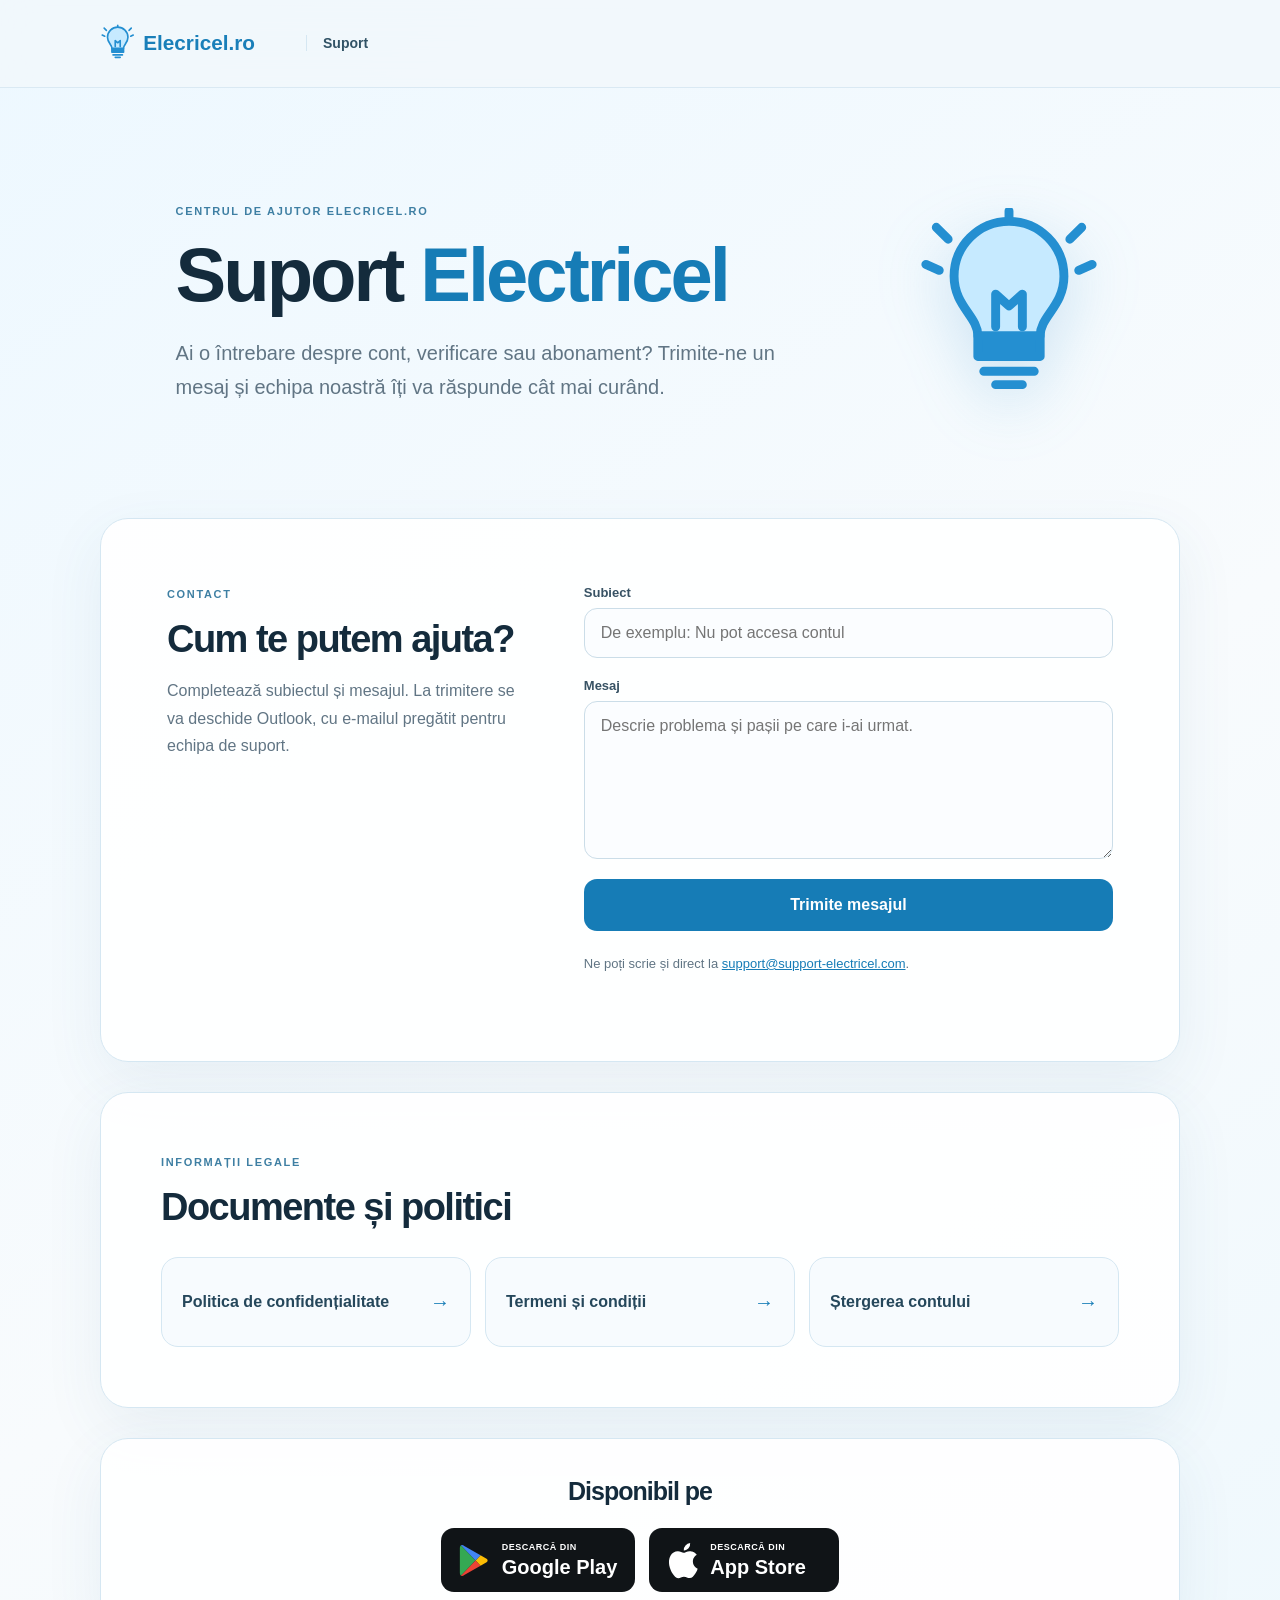
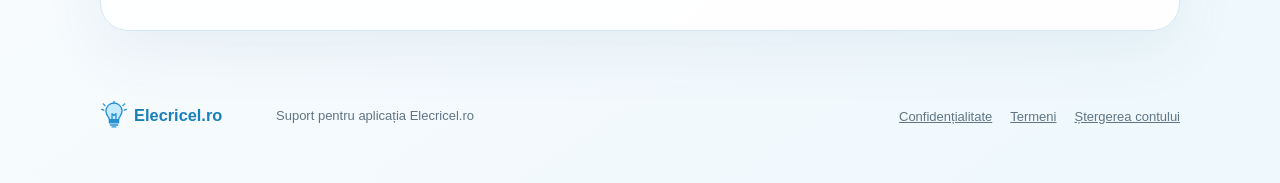
==== index.html @ 6e5977f9 "save" ====
<!doctype html>
<html lang="ro">
<head>
  <meta charset="utf-8">
  <meta name="viewport" content="width=device-width, initial-scale=1">
  <meta name="theme-color" content="#e5f4ff">
  <meta name="description" content="Centrul de suport pentru aplicația Elecricel.ro.">
  <title>Suport Electricel</title>
  <link rel="icon" type="image/svg+xml" href="assets/icon-only.svg">
  <link rel="stylesheet" href="styles.css">
</head>
<body>
  <header class="site-header">
    <a class="brand" href="./" aria-label="Suport Electricel — pagina principală">
      <img src="assets/logo.svg" alt="Elecricel.ro">
      <span>Suport</span>
    </a>
  </header>

  <main>
    <section class="hero" aria-labelledby="page-title">
      <div class="hero-copy">
        <p class="eyebrow">CENTRUL DE AJUTOR ELECRICEL.RO</p>
        <h1 id="page-title">Suport <em>Electricel</em></h1>
        <p class="lead">Ai o întrebare despre cont, verificare sau abonament? Trimite-ne un mesaj și echipa noastră îți va răspunde cât mai curând.</p>
      </div>
      <img class="hero-icon" src="assets/icon-only.svg" alt="" aria-hidden="true">
    </section>

    <section class="support-card" aria-labelledby="contact-title">
      <div class="section-heading">
        <p class="eyebrow">CONTACT</p>
        <h2 id="contact-title">Cum te putem ajuta?</h2>
        <p>Completează subiectul și mesajul. La trimitere se va deschide Outlook, cu e-mailul pregătit pentru echipa de suport.</p>
      </div>
      <form id="support-form">
        <label for="subject">Subiect</label>
        <input id="subject" name="subject" type="text" maxlength="120" autocomplete="off" required placeholder="De exemplu: Nu pot accesa contul">

        <label for="message">Mesaj</label>
        <textarea id="message" name="message" rows="7" maxlength="3000" required placeholder="Descrie problema și pașii pe care i-ai urmat."></textarea>

        <button type="submit">Trimite mesajul</button>
      </form>
      <p class="direct-contact">Ne poți scrie și direct la <a href="mailto:support@support-electricel.com">support@support-electricel.com</a>.</p>
    </section>

    <section class="legal-section" aria-labelledby="legal-title">
      <p class="eyebrow">INFORMAȚII LEGALE</p>
      <h2 id="legal-title">Documente și politici</h2>
      <div class="legal-links">
        <a href="privacy-policy.html"><span>Politica de confidențialitate</span><b aria-hidden="true">→</b></a>
        <a href="terms-of-service.html"><span>Termeni și condiții</span><b aria-hidden="true">→</b></a>
        <a href="delete-user-policy.html"><span>Ștergerea contului</span><b aria-hidden="true">→</b></a>
      </div>
    </section>

    <section class="stores" aria-labelledby="stores-title">
      <h2 id="stores-title">Disponibil pe</h2>
      <div class="store-links">
        <a class="store-badge" href="./" aria-label="Google Play — momentan revine la pagina principală">
          <svg viewBox="0 0 36 40" aria-hidden="true"><path fill="#34a853" d="M2.2 2.2A4 4 0 0 0 1 5.1v29.8a4 4 0 0 0 1.2 2.9l17-17.8z"/><path fill="#fbbc04" d="m25 13.9-5.8 6.1 5.8 6.1 7-4a2.4 2.4 0 0 0 0-4.2z"/><path fill="#4285f4" d="M2.2 2.2 19.2 20l5.8-6.1L6.1 3.1a4.2 4.2 0 0 0-3.9-.9z"/><path fill="#ea4335" d="M2.2 37.8a4.2 4.2 0 0 0 3.9-.9L25 26.1 19.2 20z"/></svg>
          <span><small>DESCARCĂ DIN</small>Google Play</span>
        </a>
        <a class="store-badge" href="./" aria-label="App Store — momentan revine la pagina principală">
          <svg viewBox="0 0 32 38" aria-hidden="true"><path fill="currentColor" d="M26.7 20.1c0-4.6 3.8-6.8 4-7-2.2-3.2-5.5-3.6-6.7-3.7-2.8-.3-5.5 1.7-6.9 1.7-1.4 0-3.6-1.7-6-1.6-3 .1-5.9 1.8-7.5 4.5-3.3 5.7-.8 14 2.3 18.6 1.5 2.2 3.3 4.7 5.7 4.6 2.3-.1 3.2-1.5 5.9-1.5 2.8 0 3.6 1.5 6 1.4 2.5 0 4.1-2.2 5.6-4.4 1.8-2.6 2.5-5.1 2.5-5.3-.1 0-4.9-1.9-4.9-7.3zM22.2 6.4A7.2 7.2 0 0 0 23.9 1a7.3 7.3 0 0 0-4.8 2.5 6.9 6.9 0 0 0-1.8 5.1c1.8.1 3.7-.9 4.9-2.2z"/></svg>
          <span><small>DESCARCĂ DIN</small>App Store</span>
        </a>
      </div>
    </section>
  </main>

  <footer>
    <img src="assets/logo.svg" alt="Elecricel.ro">
    <p>Suport pentru aplicația Elecricel.ro</p>
    <nav aria-label="Documente legale">
      <a href="privacy-policy.html">Confidențialitate</a>
      <a href="terms-of-service.html">Termeni</a>
      <a href="delete-user-policy.html">Ștergerea contului</a>
    </nav>
  </footer>
  <script src="support.js"></script>
</body>
</html>
---- styles.css ----
:root {
  font-family: Inter, -apple-system, BlinkMacSystemFont, "Segoe UI", sans-serif;
  color: #142b3c;
  background: #f2f8fc;
  font-synthesis: none;
  --blue: #167cb6;
  --blue-dark: #116b9d;
  --light: #e5f4ff;
  --border: #d5e7f2;
  --muted: #617584;
}

* { box-sizing: border-box; }
html { scroll-behavior: smooth; }
body { margin: 0; min-width: 280px; background: linear-gradient(145deg, #edf8ff 0, #f8fbfd 55%, #eef8fd 100%); }
a { color: var(--blue); }
a, button, input, textarea { -webkit-tap-highlight-color: transparent; }
a:focus-visible, button:focus-visible, input:focus-visible, textarea:focus-visible { outline: 3px solid #77c7f2; outline-offset: 3px; }

.site-header {
  position: sticky;
  z-index: 10;
  top: 0;
  display: flex;
  align-items: center;
  min-height: 88px;
  padding: 16px max(24px, calc((100% - 1080px) / 2));
  border-bottom: 1px solid rgba(213, 231, 242, .8);
  background: rgba(242, 248, 252, .88);
  backdrop-filter: blur(18px);
}

.brand { display: flex; align-items: center; gap: 16px; color: #315366; text-decoration: none; }
.brand img { display: block; width: 190px; height: auto; }
.brand span { padding-left: 16px; border-left: 1px solid var(--border); font-size: 14px; font-weight: 750; }

main, footer { width: min(1080px, calc(100% - 48px)); margin-inline: auto; }
.hero { display: grid; grid-template-columns: minmax(0, 1fr) auto; align-items: center; gap: 64px; min-height: 430px; padding: 76px 7%; }
.hero-copy { max-width: 670px; }
.eyebrow { margin: 0 0 14px; color: #3e7fa3; font-size: 11px; font-weight: 800; letter-spacing: 1.65px; }
h1, h2 { margin-top: 0; letter-spacing: -.04em; }
h1 { margin-bottom: 22px; font-size: clamp(44px, 7vw, 76px); line-height: 1.04; }
h1 em { color: var(--blue); font-style: normal; }
h2 { margin-bottom: 12px; font-size: clamp(27px, 4vw, 38px); line-height: 1.15; }
p { color: var(--muted); line-height: 1.7; }
.lead { max-width: 620px; margin: 0; font-size: clamp(17px, 2vw, 20px); }
.hero-icon { width: clamp(120px, 18vw, 190px); filter: drop-shadow(0 18px 30px rgba(72, 157, 207, .23)); }

.support-card, .legal-section, .stores { margin-bottom: 30px; border: 1px solid var(--border); border-radius: 28px; background: rgba(255, 255, 255, .92); box-shadow: 0 20px 60px rgba(53, 108, 140, .08); }
.support-card { display: grid; grid-template-columns: .8fr 1.2fr; gap: 64px; padding: clamp(28px, 6vw, 66px); }
.section-heading p:last-child { margin-bottom: 0; }
form { display: grid; }
label { margin-bottom: 8px; color: #385264; font-size: 13px; font-weight: 700; }
input, textarea { width: 100%; margin-bottom: 20px; padding: 15px 16px; border: 1px solid #cbdde8; border-radius: 13px; background: #fbfdff; color: #142b3c; font: inherit; resize: vertical; }
input:focus, textarea:focus { border-color: #4ba8dd; outline: none; box-shadow: 0 0 0 3px #e0f2ff; }
button { min-height: 52px; padding: 14px 22px; border: 0; border-radius: 13px; background: var(--blue); color: #fff; font: inherit; font-weight: 750; cursor: pointer; transition: background .15s, transform .15s; }
button:hover { background: var(--blue-dark); }
button:active { transform: translateY(1px); }
.direct-contact { grid-column: 2; margin: -42px 0 0; font-size: 13px; }

.legal-section { padding: clamp(28px, 6vw, 60px); }
.legal-links { display: grid; grid-template-columns: repeat(3, 1fr); gap: 14px; margin-top: 28px; }
.legal-links a { display: flex; align-items: center; justify-content: space-between; min-height: 90px; padding: 20px; border: 1px solid var(--border); border-radius: 17px; background: #f7fbfe; color: #25475b; font-weight: 720; text-decoration: none; transition: border-color .15s, transform .15s; }
.legal-links a:hover { border-color: #8fc8e8; transform: translateY(-2px); }
.legal-links b { color: var(--blue); font-size: 20px; }

.stores { padding: 38px; text-align: center; }
.stores h2 { font-size: 25px; }
.store-links { display: flex; justify-content: center; gap: 14px; flex-wrap: wrap; margin-top: 22px; }
.store-badge { display: flex; align-items: center; gap: 12px; min-width: 190px; min-height: 64px; padding: 9px 18px; border-radius: 13px; background: #101417; color: #fff; text-align: left; text-decoration: none; transition: transform .15s, background .15s; }
.store-badge:hover { background: #253039; transform: translateY(-2px); }
.store-badge svg { width: 31px; height: 37px; flex: none; }
.store-badge span { font-size: 20px; font-weight: 650; line-height: 1.1; }
.store-badge small { display: block; margin-bottom: 3px; font-size: 9px; font-weight: 550; letter-spacing: .5px; }

footer { display: grid; grid-template-columns: auto 1fr auto; align-items: center; gap: 26px; padding: 38px 0 50px; color: var(--muted); font-size: 13px; }
footer img { width: 150px; }
footer p { margin: 0; }
footer nav { display: flex; gap: 18px; flex-wrap: wrap; justify-content: flex-end; }
footer a { color: var(--muted); }

@media (max-width: 760px) {
  .site-header { min-height: 76px; }
  .brand img { width: 160px; }
  main, footer { width: min(100% - 30px, 600px); }
  .hero { grid-template-columns: 1fr; gap: 24px; min-height: 0; padding: 64px 10px 48px; }
  .hero-icon { grid-row: 1; width: 95px; }
  .support-card { grid-template-columns: 1fr; gap: 32px; padding: 28px 22px; }
  .direct-contact { grid-column: 1; margin: -16px 0 0; }
  .legal-links { grid-template-columns: 1fr; }
  footer { grid-template-columns: 1fr; text-align: center; }
  footer img { margin: auto; }
  footer nav { justify-content: center; }
}

@media (max-width: 380px) {
  .brand { gap: 10px; }
  .brand img { width: 140px; }
  .brand span { padding-left: 10px; font-size: 12px; }
  .stores { padding: 28px 16px; }
  .store-badge { width: 100%; }
}

@media (prefers-reduced-motion: reduce) {
  html { scroll-behavior: auto; }
  *, *::before, *::after { transition: none !important; }
}
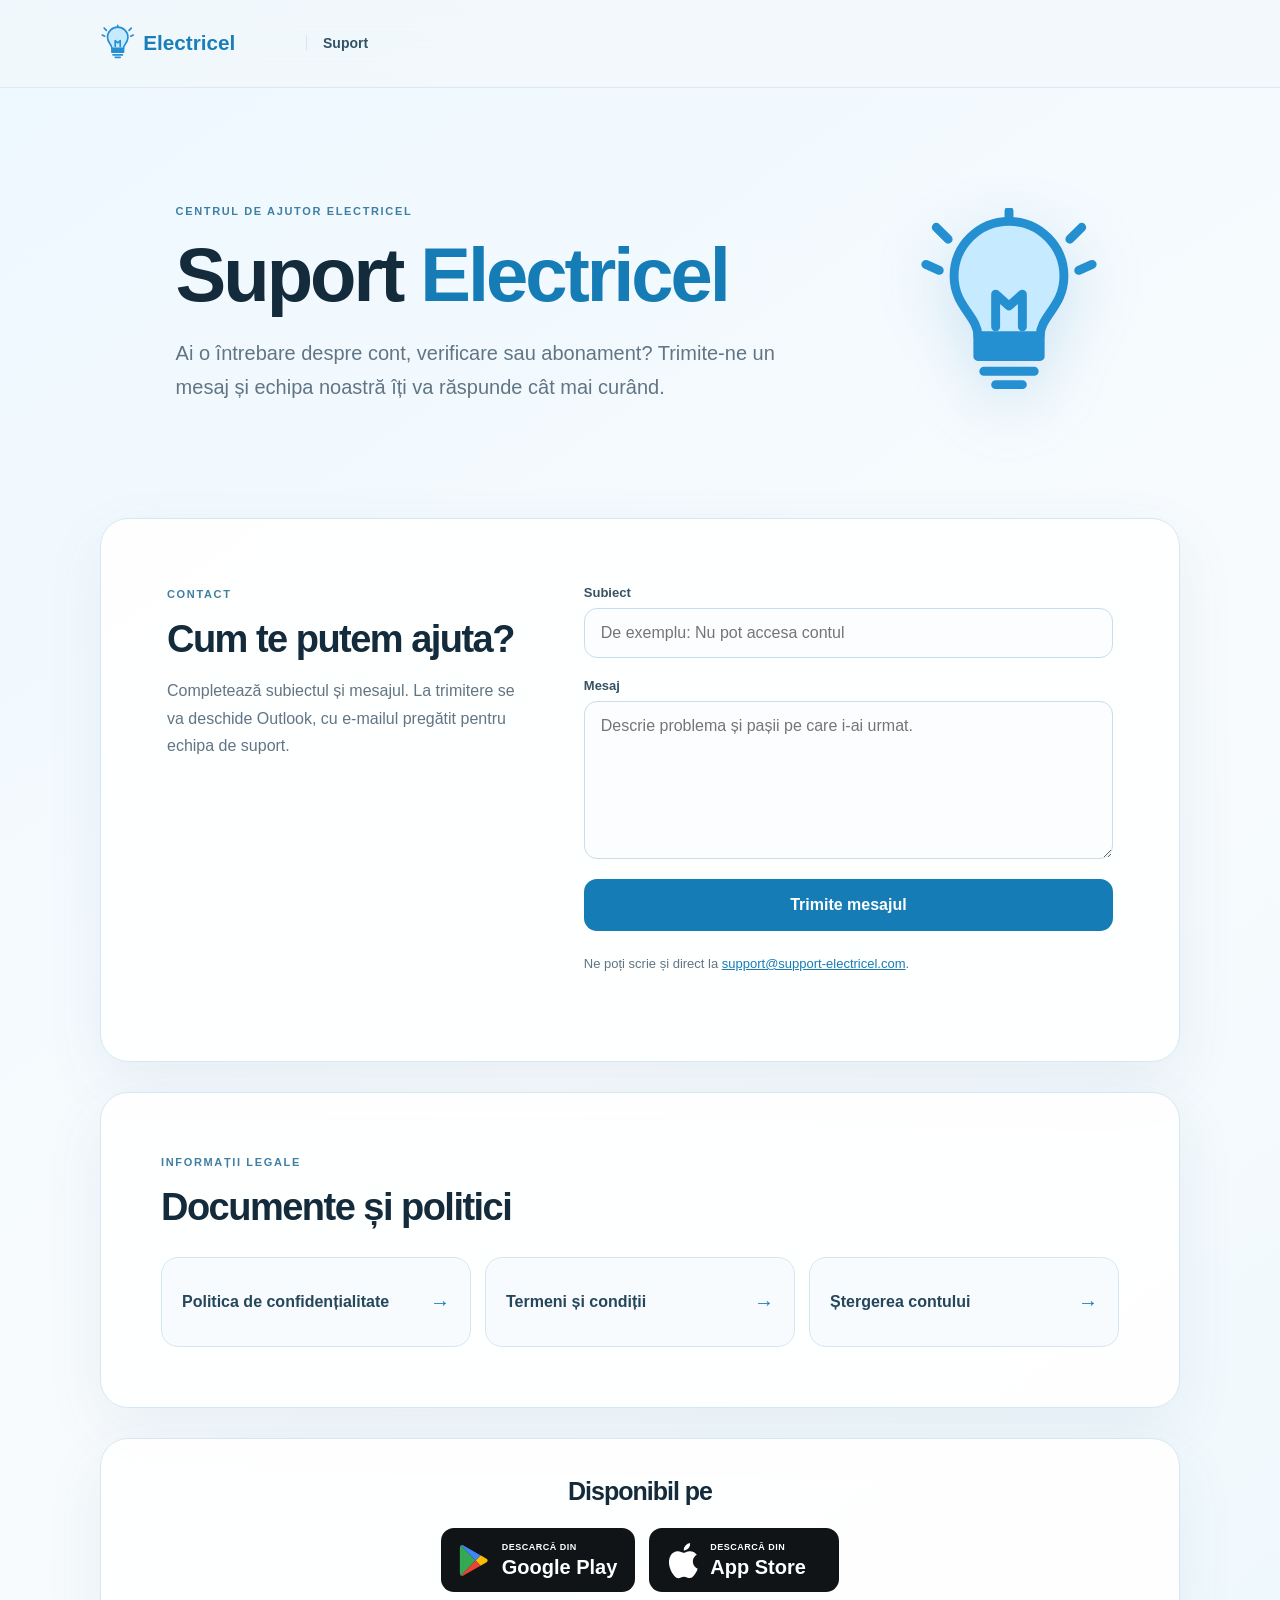
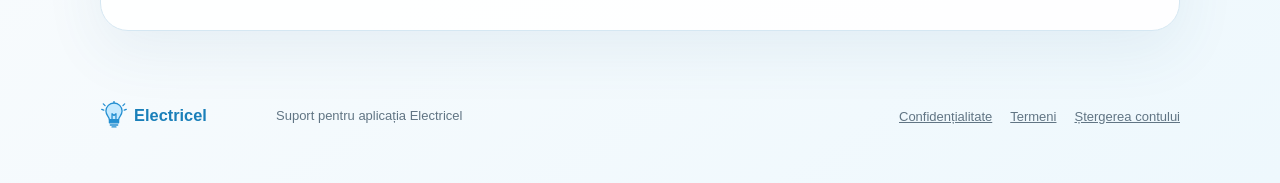
==== commit 7f3f0cae: "Deploy Suport Electricel" ====
--- a/index.html
+++ b/index.html
@@ -4,7 +4,7 @@
   <meta charset="utf-8">
   <meta name="viewport" content="width=device-width, initial-scale=1">
   <meta name="theme-color" content="#e5f4ff">
-  <meta name="description" content="Centrul de suport pentru aplicația Elecricel.ro.">
+  <meta name="description" content="Centrul de suport pentru aplicația Electricel.">
   <title>Suport Electricel</title>
   <link rel="icon" type="image/svg+xml" href="assets/icon-only.svg">
   <link rel="stylesheet" href="styles.css">
@@ -12,7 +12,7 @@
 <body>
   <header class="site-header">
     <a class="brand" href="./" aria-label="Suport Electricel — pagina principală">
-      <img src="assets/logo.svg" alt="Elecricel.ro">
+      <img src="assets/logo.svg" alt="Electricel">
       <span>Suport</span>
     </a>
   </header>
@@ -20,7 +20,7 @@
   <main>
     <section class="hero" aria-labelledby="page-title">
       <div class="hero-copy">
-        <p class="eyebrow">CENTRUL DE AJUTOR ELECRICEL.RO</p>
+        <p class="eyebrow">CENTRUL DE AJUTOR ELECTRICEL</p>
         <h1 id="page-title">Suport <em>Electricel</em></h1>
         <p class="lead">Ai o întrebare despre cont, verificare sau abonament? Trimite-ne un mesaj și echipa noastră îți va răspunde cât mai curând.</p>
       </div>
@@ -58,11 +58,11 @@
     <section class="stores" aria-labelledby="stores-title">
       <h2 id="stores-title">Disponibil pe</h2>
       <div class="store-links">
-        <a class="store-badge" href="./" aria-label="Google Play — momentan revine la pagina principală">
+        <a class="store-badge" href="https://play.google.com/store/apps" aria-label="Deschide Google Play" target="_blank" rel="noopener noreferrer">
           <svg viewBox="0 0 36 40" aria-hidden="true"><path fill="#34a853" d="M2.2 2.2A4 4 0 0 0 1 5.1v29.8a4 4 0 0 0 1.2 2.9l17-17.8z"/><path fill="#fbbc04" d="m25 13.9-5.8 6.1 5.8 6.1 7-4a2.4 2.4 0 0 0 0-4.2z"/><path fill="#4285f4" d="M2.2 2.2 19.2 20l5.8-6.1L6.1 3.1a4.2 4.2 0 0 0-3.9-.9z"/><path fill="#ea4335" d="M2.2 37.8a4.2 4.2 0 0 0 3.9-.9L25 26.1 19.2 20z"/></svg>
           <span><small>DESCARCĂ DIN</small>Google Play</span>
         </a>
-        <a class="store-badge" href="./" aria-label="App Store — momentan revine la pagina principală">
+        <a class="store-badge" href="https://www.apple.com/app-store/" aria-label="Deschide App Store" target="_blank" rel="noopener noreferrer">
           <svg viewBox="0 0 32 38" aria-hidden="true"><path fill="currentColor" d="M26.7 20.1c0-4.6 3.8-6.8 4-7-2.2-3.2-5.5-3.6-6.7-3.7-2.8-.3-5.5 1.7-6.9 1.7-1.4 0-3.6-1.7-6-1.6-3 .1-5.9 1.8-7.5 4.5-3.3 5.7-.8 14 2.3 18.6 1.5 2.2 3.3 4.7 5.7 4.6 2.3-.1 3.2-1.5 5.9-1.5 2.8 0 3.6 1.5 6 1.4 2.5 0 4.1-2.2 5.6-4.4 1.8-2.6 2.5-5.1 2.5-5.3-.1 0-4.9-1.9-4.9-7.3zM22.2 6.4A7.2 7.2 0 0 0 23.9 1a7.3 7.3 0 0 0-4.8 2.5 6.9 6.9 0 0 0-1.8 5.1c1.8.1 3.7-.9 4.9-2.2z"/></svg>
           <span><small>DESCARCĂ DIN</small>App Store</span>
         </a>
@@ -71,8 +71,8 @@
   </main>
 
   <footer>
-    <img src="assets/logo.svg" alt="Elecricel.ro">
-    <p>Suport pentru aplicația Elecricel.ro</p>
+    <img src="assets/logo.svg" alt="Electricel">
+    <p>Suport pentru aplicația Electricel</p>
     <nav aria-label="Documente legale">
       <a href="privacy-policy.html">Confidențialitate</a>
       <a href="terms-of-service.html">Termeni</a>
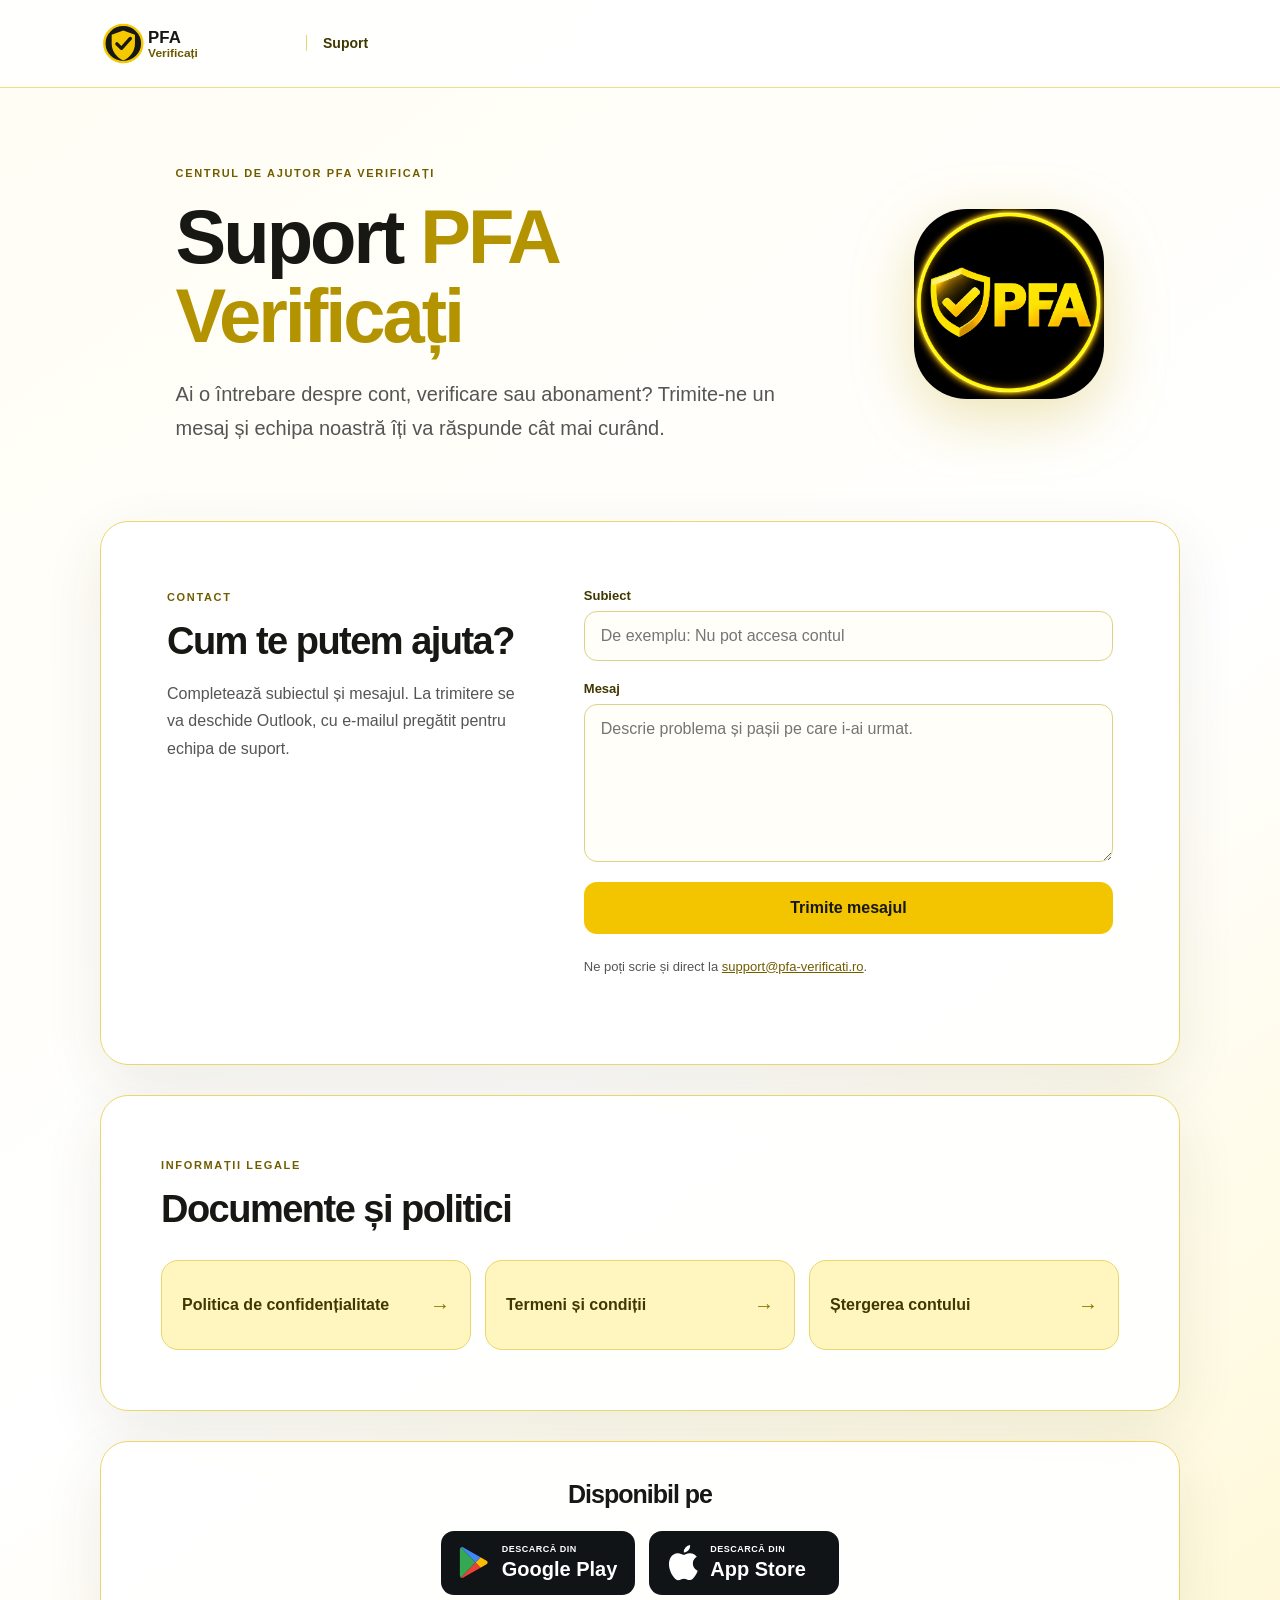
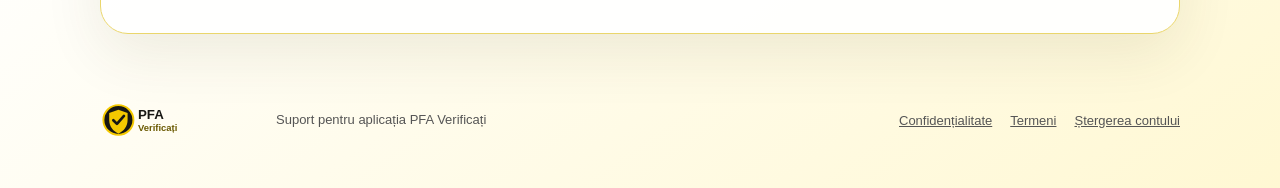
==== commit 86a1b478: "Deploy Suport PFA Verificați" ====
--- a/index.html
+++ b/index.html
@@ -3,16 +3,16 @@
 <head>
   <meta charset="utf-8">
   <meta name="viewport" content="width=device-width, initial-scale=1">
-  <meta name="theme-color" content="#e5f4ff">
-  <meta name="description" content="Centrul de suport pentru aplicația Electricel.">
-  <title>Suport Electricel</title>
-  <link rel="icon" type="image/svg+xml" href="assets/icon-only.svg">
+  <meta name="theme-color" content="#f4c900">
+  <meta name="description" content="Centrul de suport pentru aplicația PFA Verificați.">
+  <title>Suport PFA Verificați</title>
+  <link rel="icon" type="image/png" href="assets/favicon.png">
   <link rel="stylesheet" href="styles.css">
 </head>
 <body>
   <header class="site-header">
-    <a class="brand" href="./" aria-label="Suport Electricel — pagina principală">
-      <img src="assets/logo.svg" alt="Electricel">
+    <a class="brand" href="./" aria-label="Suport PFA Verificați — pagina principală">
+      <img src="assets/logo.svg" alt="PFA Verificați">
       <span>Suport</span>
     </a>
   </header>
@@ -20,11 +20,11 @@
   <main>
     <section class="hero" aria-labelledby="page-title">
       <div class="hero-copy">
-        <p class="eyebrow">CENTRUL DE AJUTOR ELECTRICEL</p>
-        <h1 id="page-title">Suport <em>Electricel</em></h1>
+        <p class="eyebrow">CENTRUL DE AJUTOR PFA VERIFICAȚI</p>
+        <h1 id="page-title">Suport <em>PFA Verificați</em></h1>
         <p class="lead">Ai o întrebare despre cont, verificare sau abonament? Trimite-ne un mesaj și echipa noastră îți va răspunde cât mai curând.</p>
       </div>
-      <img class="hero-icon" src="assets/icon-only.svg" alt="" aria-hidden="true">
+      <img class="hero-icon" src="assets/pfa-icon.png" alt="" aria-hidden="true">
     </section>
 
     <section class="support-card" aria-labelledby="contact-title">
@@ -42,7 +42,7 @@
 
         <button type="submit">Trimite mesajul</button>
       </form>
-      <p class="direct-contact">Ne poți scrie și direct la <a href="mailto:support@support-electricel.com">support@support-electricel.com</a>.</p>
+      <p class="direct-contact">Ne poți scrie și direct la <a href="mailto:support@pfa-verificati.ro">support@pfa-verificati.ro</a>.</p>
     </section>
 
     <section class="legal-section" aria-labelledby="legal-title">
@@ -71,8 +71,8 @@
   </main>
 
   <footer>
-    <img src="assets/logo.svg" alt="Electricel">
-    <p>Suport pentru aplicația Electricel</p>
+    <img src="assets/logo.svg" alt="PFA Verificați">
+    <p>Suport pentru aplicația PFA Verificați</p>
     <nav aria-label="Documente legale">
       <a href="privacy-policy.html">Confidențialitate</a>
       <a href="terms-of-service.html">Termeni</a>
--- a/styles.css
+++ b/styles.css
@@ -1,21 +1,21 @@
 :root {
   font-family: Inter, -apple-system, BlinkMacSystemFont, "Segoe UI", sans-serif;
-  color: #142b3c;
-  background: #f2f8fc;
+  color: #171713;
+  background: #fffdf3;
   font-synthesis: none;
-  --blue: #167cb6;
-  --blue-dark: #116b9d;
-  --light: #e5f4ff;
-  --border: #d5e7f2;
-  --muted: #617584;
+  --yellow: #f2c500;
+  --yellow-dark: #d9b000;
+  --light: #fff6bf;
+  --border: #ead66c;
+  --muted: #555;
 }
 
 * { box-sizing: border-box; }
 html { scroll-behavior: smooth; }
-body { margin: 0; min-width: 280px; background: linear-gradient(145deg, #edf8ff 0, #f8fbfd 55%, #eef8fd 100%); }
-a { color: var(--blue); }
+body { margin: 0; min-width: 280px; background: linear-gradient(145deg, #fffdf3 0, #fff 55%, #fff8d3 100%); }
+a { color: #715d00; }
 a, button, input, textarea { -webkit-tap-highlight-color: transparent; }
-a:focus-visible, button:focus-visible, input:focus-visible, textarea:focus-visible { outline: 3px solid #77c7f2; outline-offset: 3px; }
+a:focus-visible, button:focus-visible, input:focus-visible, textarea:focus-visible { outline: 3px solid var(--yellow); outline-offset: 3px; }
 
 .site-header {
   position: sticky;
@@ -25,44 +25,44 @@
   align-items: center;
   min-height: 88px;
   padding: 16px max(24px, calc((100% - 1080px) / 2));
-  border-bottom: 1px solid rgba(213, 231, 242, .8);
-  background: rgba(242, 248, 252, .88);
+  border-bottom: 1px solid rgba(234, 214, 108, .8);
+  background: rgba(255, 255, 255, .9);
   backdrop-filter: blur(18px);
 }
 
-.brand { display: flex; align-items: center; gap: 16px; color: #315366; text-decoration: none; }
+.brand { display: flex; align-items: center; gap: 16px; color: #403700; text-decoration: none; }
 .brand img { display: block; width: 190px; height: auto; }
 .brand span { padding-left: 16px; border-left: 1px solid var(--border); font-size: 14px; font-weight: 750; }
 
 main, footer { width: min(1080px, calc(100% - 48px)); margin-inline: auto; }
 .hero { display: grid; grid-template-columns: minmax(0, 1fr) auto; align-items: center; gap: 64px; min-height: 430px; padding: 76px 7%; }
 .hero-copy { max-width: 670px; }
-.eyebrow { margin: 0 0 14px; color: #3e7fa3; font-size: 11px; font-weight: 800; letter-spacing: 1.65px; }
+.eyebrow { margin: 0 0 14px; color: #715d00; font-size: 11px; font-weight: 800; letter-spacing: 1.65px; }
 h1, h2 { margin-top: 0; letter-spacing: -.04em; }
 h1 { margin-bottom: 22px; font-size: clamp(44px, 7vw, 76px); line-height: 1.04; }
-h1 em { color: var(--blue); font-style: normal; }
+h1 em { color: #b49300; font-style: normal; }
 h2 { margin-bottom: 12px; font-size: clamp(27px, 4vw, 38px); line-height: 1.15; }
 p { color: var(--muted); line-height: 1.7; }
 .lead { max-width: 620px; margin: 0; font-size: clamp(17px, 2vw, 20px); }
-.hero-icon { width: clamp(120px, 18vw, 190px); filter: drop-shadow(0 18px 30px rgba(72, 157, 207, .23)); }
+.hero-icon { width: clamp(120px, 18vw, 190px); border-radius: 28%; filter: drop-shadow(0 18px 30px rgba(191, 157, 0, .28)); }
 
-.support-card, .legal-section, .stores { margin-bottom: 30px; border: 1px solid var(--border); border-radius: 28px; background: rgba(255, 255, 255, .92); box-shadow: 0 20px 60px rgba(53, 108, 140, .08); }
+.support-card, .legal-section, .stores { margin-bottom: 30px; border: 1px solid var(--border); border-radius: 28px; background: rgba(255, 255, 255, .94); box-shadow: 0 20px 60px rgba(70, 58, 0, .09); }
 .support-card { display: grid; grid-template-columns: .8fr 1.2fr; gap: 64px; padding: clamp(28px, 6vw, 66px); }
 .section-heading p:last-child { margin-bottom: 0; }
 form { display: grid; }
-label { margin-bottom: 8px; color: #385264; font-size: 13px; font-weight: 700; }
-input, textarea { width: 100%; margin-bottom: 20px; padding: 15px 16px; border: 1px solid #cbdde8; border-radius: 13px; background: #fbfdff; color: #142b3c; font: inherit; resize: vertical; }
-input:focus, textarea:focus { border-color: #4ba8dd; outline: none; box-shadow: 0 0 0 3px #e0f2ff; }
-button { min-height: 52px; padding: 14px 22px; border: 0; border-radius: 13px; background: var(--blue); color: #fff; font: inherit; font-weight: 750; cursor: pointer; transition: background .15s, transform .15s; }
-button:hover { background: var(--blue-dark); }
+label { margin-bottom: 8px; color: #403700; font-size: 13px; font-weight: 700; }
+input, textarea { width: 100%; margin-bottom: 20px; padding: 15px 16px; border: 1px solid #ded18a; border-radius: 13px; background: #fffef9; color: #171713; font: inherit; resize: vertical; }
+input:focus, textarea:focus { border-color: #c7a500; outline: none; box-shadow: 0 0 0 3px #fff3a3; }
+button { min-height: 52px; padding: 14px 22px; border: 0; border-radius: 13px; background: var(--yellow); color: #171713; font: inherit; font-weight: 750; cursor: pointer; transition: background .15s, transform .15s; }
+button:hover { background: var(--yellow-dark); }
 button:active { transform: translateY(1px); }
 .direct-contact { grid-column: 2; margin: -42px 0 0; font-size: 13px; }
 
 .legal-section { padding: clamp(28px, 6vw, 60px); }
 .legal-links { display: grid; grid-template-columns: repeat(3, 1fr); gap: 14px; margin-top: 28px; }
-.legal-links a { display: flex; align-items: center; justify-content: space-between; min-height: 90px; padding: 20px; border: 1px solid var(--border); border-radius: 17px; background: #f7fbfe; color: #25475b; font-weight: 720; text-decoration: none; transition: border-color .15s, transform .15s; }
-.legal-links a:hover { border-color: #8fc8e8; transform: translateY(-2px); }
-.legal-links b { color: var(--blue); font-size: 20px; }
+.legal-links a { display: flex; align-items: center; justify-content: space-between; min-height: 90px; padding: 20px; border: 1px solid var(--border); border-radius: 17px; background: var(--light); color: #403700; font-weight: 720; text-decoration: none; transition: border-color .15s, transform .15s; }
+.legal-links a:hover { border-color: #c7a500; transform: translateY(-2px); }
+.legal-links b { color: #8a7200; font-size: 20px; }
 
 .stores { padding: 38px; text-align: center; }
 .stores h2 { font-size: 25px; }
